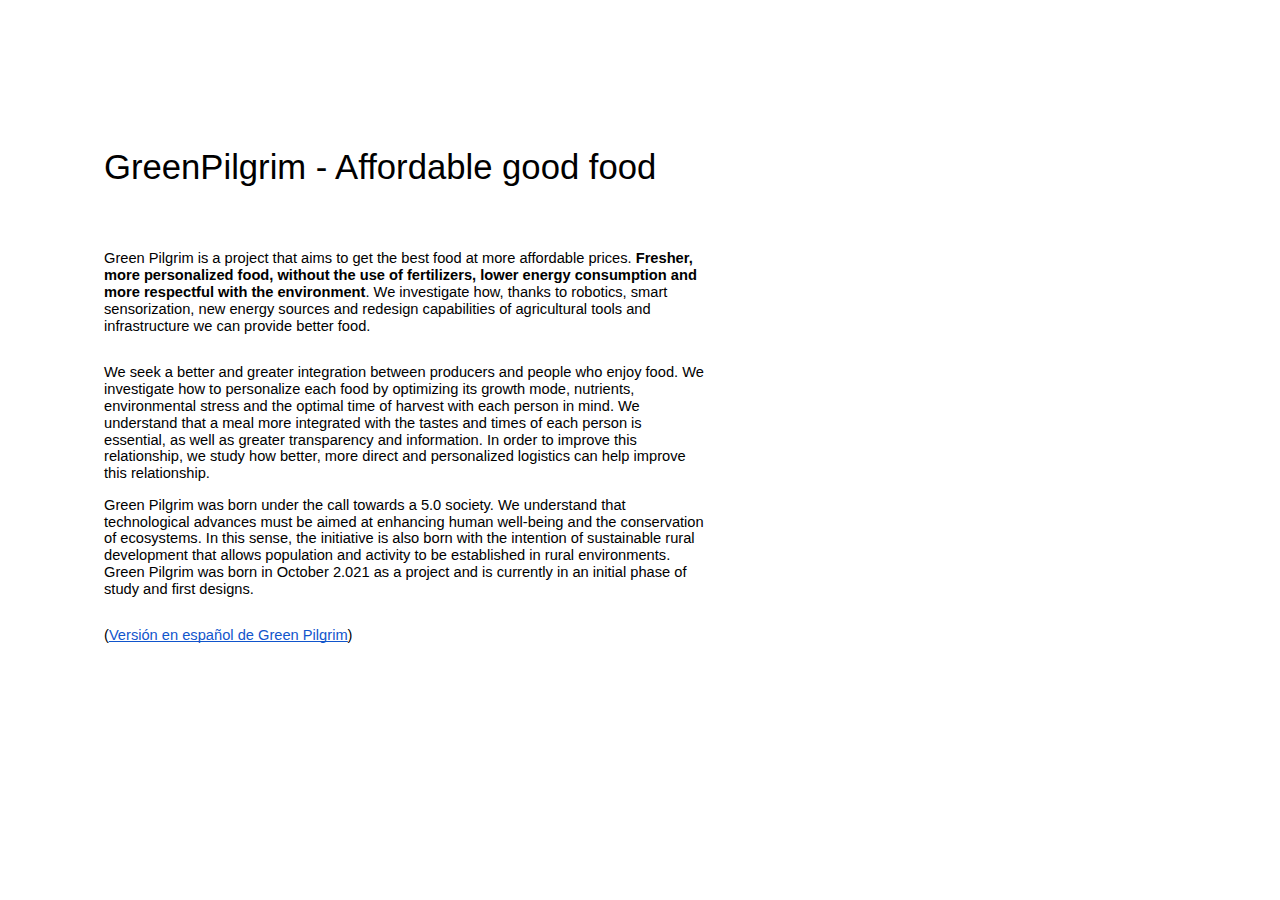
==== index.html @ 692d9f60 "Add files via upload" ====
<html><head><meta content="text/html; charset=UTF-8" http-equiv="content-type"><style type="text/css">ol{margin:0;padding:0}table td,table th{padding:0}.c6{color:#000000;font-weight:400;text-decoration:none;vertical-align:baseline;font-size:26pt;font-family:"Arial";font-style:normal}.c1{color:#000000;font-weight:400;text-decoration:none;vertical-align:baseline;font-size:11pt;font-family:"Arial";font-style:normal}.c7{padding-top:0pt;padding-bottom:3pt;line-height:1.15;page-break-after:avoid;orphans:2;widows:2;text-align:left}.c0{padding-top:0pt;padding-bottom:0pt;line-height:1.15;orphans:2;widows:2;text-align:left;height:11pt}.c3{padding-top:0pt;padding-bottom:0pt;line-height:1.15;orphans:2;widows:2;text-align:left}.c4{text-decoration-skip-ink:none;-webkit-text-decoration-skip:none;color:#1155cc;text-decoration:underline}.c2{background-color:#ffffff;max-width:451.4pt;padding:72pt 72pt 72pt 72pt}.c5{color:inherit;text-decoration:inherit}.c8{font-weight:700}.title{padding-top:0pt;color:#000000;font-size:26pt;padding-bottom:3pt;font-family:"Arial";line-height:1.15;page-break-after:avoid;orphans:2;widows:2;text-align:left}.subtitle{padding-top:0pt;color:#666666;font-size:15pt;padding-bottom:16pt;font-family:"Arial";line-height:1.15;page-break-after:avoid;orphans:2;widows:2;text-align:left}li{color:#000000;font-size:11pt;font-family:"Arial"}p{margin:0;color:#000000;font-size:11pt;font-family:"Arial"}h1{padding-top:20pt;color:#000000;font-size:20pt;padding-bottom:6pt;font-family:"Arial";line-height:1.15;page-break-after:avoid;orphans:2;widows:2;text-align:left}h2{padding-top:18pt;color:#000000;font-size:16pt;padding-bottom:6pt;font-family:"Arial";line-height:1.15;page-break-after:avoid;orphans:2;widows:2;text-align:left}h3{padding-top:16pt;color:#434343;font-size:14pt;padding-bottom:4pt;font-family:"Arial";line-height:1.15;page-break-after:avoid;orphans:2;widows:2;text-align:left}h4{padding-top:14pt;color:#666666;font-size:12pt;padding-bottom:4pt;font-family:"Arial";line-height:1.15;page-break-after:avoid;orphans:2;widows:2;text-align:left}h5{padding-top:12pt;color:#666666;font-size:11pt;padding-bottom:4pt;font-family:"Arial";line-height:1.15;page-break-after:avoid;orphans:2;widows:2;text-align:left}h6{padding-top:12pt;color:#666666;font-size:11pt;padding-bottom:4pt;font-family:"Arial";line-height:1.15;page-break-after:avoid;font-style:italic;orphans:2;widows:2;text-align:left}</style></head><body class="c2"><p class="c0"><span class="c1"></span></p><p class="c0"><span class="c1"></span></p><p class="c0"><span class="c1"></span></p><p class="c7 title" id="h.rnvi34o8lid4"><span class="c6">GreenPilgrim - Affordable good food</span></p><p class="c0"><span class="c1"></span></p><p class="c0"><span class="c1"></span></p><p class="c0"><span class="c1"></span></p><p class="c0"><span class="c1"></span></p><p class="c3"><span>Green Pilgrim is a project that aims to get the best food at more affordable prices. </span><span class="c8">Fresher, more personalized food, without the use of fertilizers, lower energy consumption and more respectful with the environment</span><span class="c1">. We investigate how, thanks to robotics, smart sensorization, new energy sources and redesign capabilities of agricultural tools and infrastructure we can provide better food.</span></p><p class="c0"><span class="c1"></span></p><p class="c0"><span class="c1"></span></p><p class="c3"><span class="c1">We seek a better and greater integration between producers and people who enjoy food. We investigate how to personalize each food by optimizing its growth mode, nutrients, environmental stress and the optimal time of harvest with each person in mind. We understand that a meal more integrated with the tastes and times of each person is essential, as well as greater transparency and information. In order to improve this relationship, we study how better, more direct and personalized logistics can help improve this relationship.</span></p><p class="c0"><span class="c1"></span></p><p class="c3"><span class="c1">Green Pilgrim was born under the call towards a 5.0 society. We understand that technological advances must be aimed at enhancing human well-being and the conservation of ecosystems. In this sense, the initiative is also born with the intention of sustainable rural development that allows population and activity to be established in rural environments. Green Pilgrim was born in October 2.021 as a project and is currently in an initial phase of study and first designs.</span></p><p class="c0"><span class="c1"></span></p><p class="c0"><span class="c1"></span></p><p class="c3"><span>(</span><span class="c4"><a class="c5" href="https://www.google.com/url?q=https://greenpilgrim.eco/es.html&amp;sa=D&amp;source=editors&amp;ust=1634464112923000&amp;usg=AOvVaw1P2UwJ5Qhx33A_Ts1txq2k">Versi&oacute;n en espa&ntilde;ol de Green Pilgrim</a></span><span class="c1">)</span></p><p class="c0"><span class="c1"></span></p><p class="c0"><span class="c1"></span></p><p class="c0"><span class="c1"></span></p><p class="c0"><span class="c1"></span></p><p class="c0"><span class="c1"></span></p><p class="c0"><span class="c1"></span></p></body></html>
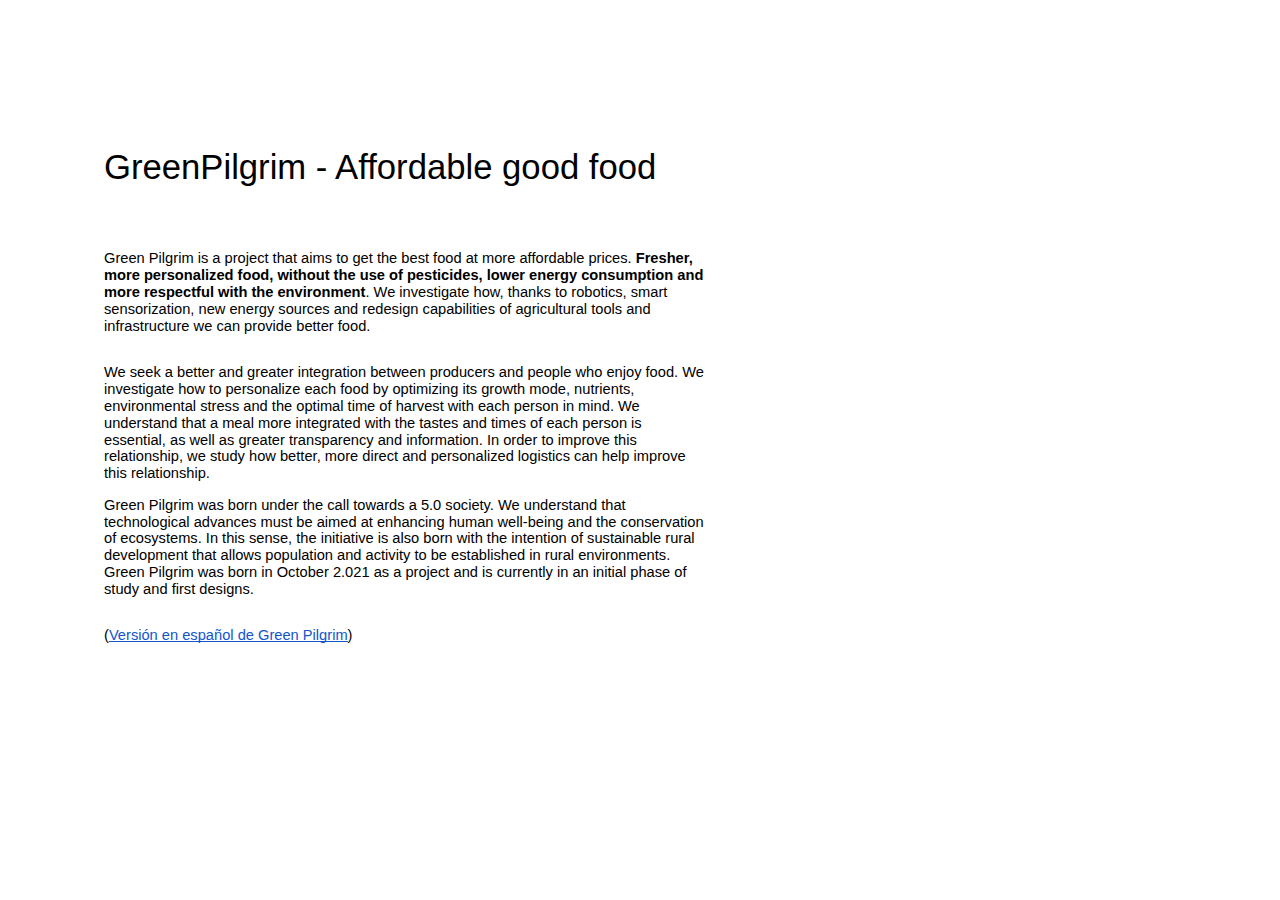
==== commit 72f5082d: "Update index.html" ====
--- a/index.html
+++ b/index.html
@@ -1 +1 @@
-<html><head><meta content="text/html; charset=UTF-8" http-equiv="content-type"><style type="text/css">ol{margin:0;padding:0}table td,table th{padding:0}.c6{color:#000000;font-weight:400;text-decoration:none;vertical-align:baseline;font-size:26pt;font-family:"Arial";font-style:normal}.c1{color:#000000;font-weight:400;text-decoration:none;vertical-align:baseline;font-size:11pt;font-family:"Arial";font-style:normal}.c7{padding-top:0pt;padding-bottom:3pt;line-height:1.15;page-break-after:avoid;orphans:2;widows:2;text-align:left}.c0{padding-top:0pt;padding-bottom:0pt;line-height:1.15;orphans:2;widows:2;text-align:left;height:11pt}.c3{padding-top:0pt;padding-bottom:0pt;line-height:1.15;orphans:2;widows:2;text-align:left}.c4{text-decoration-skip-ink:none;-webkit-text-decoration-skip:none;color:#1155cc;text-decoration:underline}.c2{background-color:#ffffff;max-width:451.4pt;padding:72pt 72pt 72pt 72pt}.c5{color:inherit;text-decoration:inherit}.c8{font-weight:700}.title{padding-top:0pt;color:#000000;font-size:26pt;padding-bottom:3pt;font-family:"Arial";line-height:1.15;page-break-after:avoid;orphans:2;widows:2;text-align:left}.subtitle{padding-top:0pt;color:#666666;font-size:15pt;padding-bottom:16pt;font-family:"Arial";line-height:1.15;page-break-after:avoid;orphans:2;widows:2;text-align:left}li{color:#000000;font-size:11pt;font-family:"Arial"}p{margin:0;color:#000000;font-size:11pt;font-family:"Arial"}h1{padding-top:20pt;color:#000000;font-size:20pt;padding-bottom:6pt;font-family:"Arial";line-height:1.15;page-break-after:avoid;orphans:2;widows:2;text-align:left}h2{padding-top:18pt;color:#000000;font-size:16pt;padding-bottom:6pt;font-family:"Arial";line-height:1.15;page-break-after:avoid;orphans:2;widows:2;text-align:left}h3{padding-top:16pt;color:#434343;font-size:14pt;padding-bottom:4pt;font-family:"Arial";line-height:1.15;page-break-after:avoid;orphans:2;widows:2;text-align:left}h4{padding-top:14pt;color:#666666;font-size:12pt;padding-bottom:4pt;font-family:"Arial";line-height:1.15;page-break-after:avoid;orphans:2;widows:2;text-align:left}h5{padding-top:12pt;color:#666666;font-size:11pt;padding-bottom:4pt;font-family:"Arial";line-height:1.15;page-break-after:avoid;orphans:2;widows:2;text-align:left}h6{padding-top:12pt;color:#666666;font-size:11pt;padding-bottom:4pt;font-family:"Arial";line-height:1.15;page-break-after:avoid;font-style:italic;orphans:2;widows:2;text-align:left}</style></head><body class="c2"><p class="c0"><span class="c1"></span></p><p class="c0"><span class="c1"></span></p><p class="c0"><span class="c1"></span></p><p class="c7 title" id="h.rnvi34o8lid4"><span class="c6">GreenPilgrim - Affordable good food</span></p><p class="c0"><span class="c1"></span></p><p class="c0"><span class="c1"></span></p><p class="c0"><span class="c1"></span></p><p class="c0"><span class="c1"></span></p><p class="c3"><span>Green Pilgrim is a project that aims to get the best food at more affordable prices. </span><span class="c8">Fresher, more personalized food, without the use of fertilizers, lower energy consumption and more respectful with the environment</span><span class="c1">. We investigate how, thanks to robotics, smart sensorization, new energy sources and redesign capabilities of agricultural tools and infrastructure we can provide better food.</span></p><p class="c0"><span class="c1"></span></p><p class="c0"><span class="c1"></span></p><p class="c3"><span class="c1">We seek a better and greater integration between producers and people who enjoy food. We investigate how to personalize each food by optimizing its growth mode, nutrients, environmental stress and the optimal time of harvest with each person in mind. We understand that a meal more integrated with the tastes and times of each person is essential, as well as greater transparency and information. In order to improve this relationship, we study how better, more direct and personalized logistics can help improve this relationship.</span></p><p class="c0"><span class="c1"></span></p><p class="c3"><span class="c1">Green Pilgrim was born under the call towards a 5.0 society. We understand that technological advances must be aimed at enhancing human well-being and the conservation of ecosystems. In this sense, the initiative is also born with the intention of sustainable rural development that allows population and activity to be established in rural environments. Green Pilgrim was born in October 2.021 as a project and is currently in an initial phase of study and first designs.</span></p><p class="c0"><span class="c1"></span></p><p class="c0"><span class="c1"></span></p><p class="c3"><span>(</span><span class="c4"><a class="c5" href="https://www.google.com/url?q=https://greenpilgrim.eco/es.html&amp;sa=D&amp;source=editors&amp;ust=1634464112923000&amp;usg=AOvVaw1P2UwJ5Qhx33A_Ts1txq2k">Versi&oacute;n en espa&ntilde;ol de Green Pilgrim</a></span><span class="c1">)</span></p><p class="c0"><span class="c1"></span></p><p class="c0"><span class="c1"></span></p><p class="c0"><span class="c1"></span></p><p class="c0"><span class="c1"></span></p><p class="c0"><span class="c1"></span></p><p class="c0"><span class="c1"></span></p></body></html>+<html><head><meta content="text/html; charset=UTF-8" http-equiv="content-type"><style type="text/css">ol{margin:0;padding:0}table td,table th{padding:0}.c6{color:#000000;font-weight:400;text-decoration:none;vertical-align:baseline;font-size:26pt;font-family:"Arial";font-style:normal}.c1{color:#000000;font-weight:400;text-decoration:none;vertical-align:baseline;font-size:11pt;font-family:"Arial";font-style:normal}.c7{padding-top:0pt;padding-bottom:3pt;line-height:1.15;page-break-after:avoid;orphans:2;widows:2;text-align:left}.c0{padding-top:0pt;padding-bottom:0pt;line-height:1.15;orphans:2;widows:2;text-align:left;height:11pt}.c3{padding-top:0pt;padding-bottom:0pt;line-height:1.15;orphans:2;widows:2;text-align:left}.c4{text-decoration-skip-ink:none;-webkit-text-decoration-skip:none;color:#1155cc;text-decoration:underline}.c2{background-color:#ffffff;max-width:451.4pt;padding:72pt 72pt 72pt 72pt}.c5{color:inherit;text-decoration:inherit}.c8{font-weight:700}.title{padding-top:0pt;color:#000000;font-size:26pt;padding-bottom:3pt;font-family:"Arial";line-height:1.15;page-break-after:avoid;orphans:2;widows:2;text-align:left}.subtitle{padding-top:0pt;color:#666666;font-size:15pt;padding-bottom:16pt;font-family:"Arial";line-height:1.15;page-break-after:avoid;orphans:2;widows:2;text-align:left}li{color:#000000;font-size:11pt;font-family:"Arial"}p{margin:0;color:#000000;font-size:11pt;font-family:"Arial"}h1{padding-top:20pt;color:#000000;font-size:20pt;padding-bottom:6pt;font-family:"Arial";line-height:1.15;page-break-after:avoid;orphans:2;widows:2;text-align:left}h2{padding-top:18pt;color:#000000;font-size:16pt;padding-bottom:6pt;font-family:"Arial";line-height:1.15;page-break-after:avoid;orphans:2;widows:2;text-align:left}h3{padding-top:16pt;color:#434343;font-size:14pt;padding-bottom:4pt;font-family:"Arial";line-height:1.15;page-break-after:avoid;orphans:2;widows:2;text-align:left}h4{padding-top:14pt;color:#666666;font-size:12pt;padding-bottom:4pt;font-family:"Arial";line-height:1.15;page-break-after:avoid;orphans:2;widows:2;text-align:left}h5{padding-top:12pt;color:#666666;font-size:11pt;padding-bottom:4pt;font-family:"Arial";line-height:1.15;page-break-after:avoid;orphans:2;widows:2;text-align:left}h6{padding-top:12pt;color:#666666;font-size:11pt;padding-bottom:4pt;font-family:"Arial";line-height:1.15;page-break-after:avoid;font-style:italic;orphans:2;widows:2;text-align:left}</style></head><body class="c2"><p class="c0"><span class="c1"></span></p><p class="c0"><span class="c1"></span></p><p class="c0"><span class="c1"></span></p><p class="c7 title" id="h.rnvi34o8lid4"><span class="c6">GreenPilgrim - Affordable good food</span></p><p class="c0"><span class="c1"></span></p><p class="c0"><span class="c1"></span></p><p class="c0"><span class="c1"></span></p><p class="c0"><span class="c1"></span></p><p class="c3"><span>Green Pilgrim is a project that aims to get the best food at more affordable prices. </span><span class="c8">Fresher, more personalized food, without the use of pesticides, lower energy consumption and more respectful with the environment</span><span class="c1">. We investigate how, thanks to robotics, smart sensorization, new energy sources and redesign capabilities of agricultural tools and infrastructure we can provide better food.</span></p><p class="c0"><span class="c1"></span></p><p class="c0"><span class="c1"></span></p><p class="c3"><span class="c1">We seek a better and greater integration between producers and people who enjoy food. We investigate how to personalize each food by optimizing its growth mode, nutrients, environmental stress and the optimal time of harvest with each person in mind. We understand that a meal more integrated with the tastes and times of each person is essential, as well as greater transparency and information. In order to improve this relationship, we study how better, more direct and personalized logistics can help improve this relationship.</span></p><p class="c0"><span class="c1"></span></p><p class="c3"><span class="c1">Green Pilgrim was born under the call towards a 5.0 society. We understand that technological advances must be aimed at enhancing human well-being and the conservation of ecosystems. In this sense, the initiative is also born with the intention of sustainable rural development that allows population and activity to be established in rural environments. Green Pilgrim was born in October 2.021 as a project and is currently in an initial phase of study and first designs.</span></p><p class="c0"><span class="c1"></span></p><p class="c0"><span class="c1"></span></p><p class="c3"><span>(</span><span class="c4"><a class="c5" href="https://greenpilgrim.eco/es.html">Versi&oacute;n en espa&ntilde;ol de Green Pilgrim</a></span><span class="c1">)</span></p><p class="c0"><span class="c1"></span></p><p class="c0"><span class="c1"></span></p><p class="c0"><span class="c1"></span></p><p class="c0"><span class="c1"></span></p><p class="c0"><span class="c1"></span></p><p class="c0"><span class="c1"></span></p></body></html>
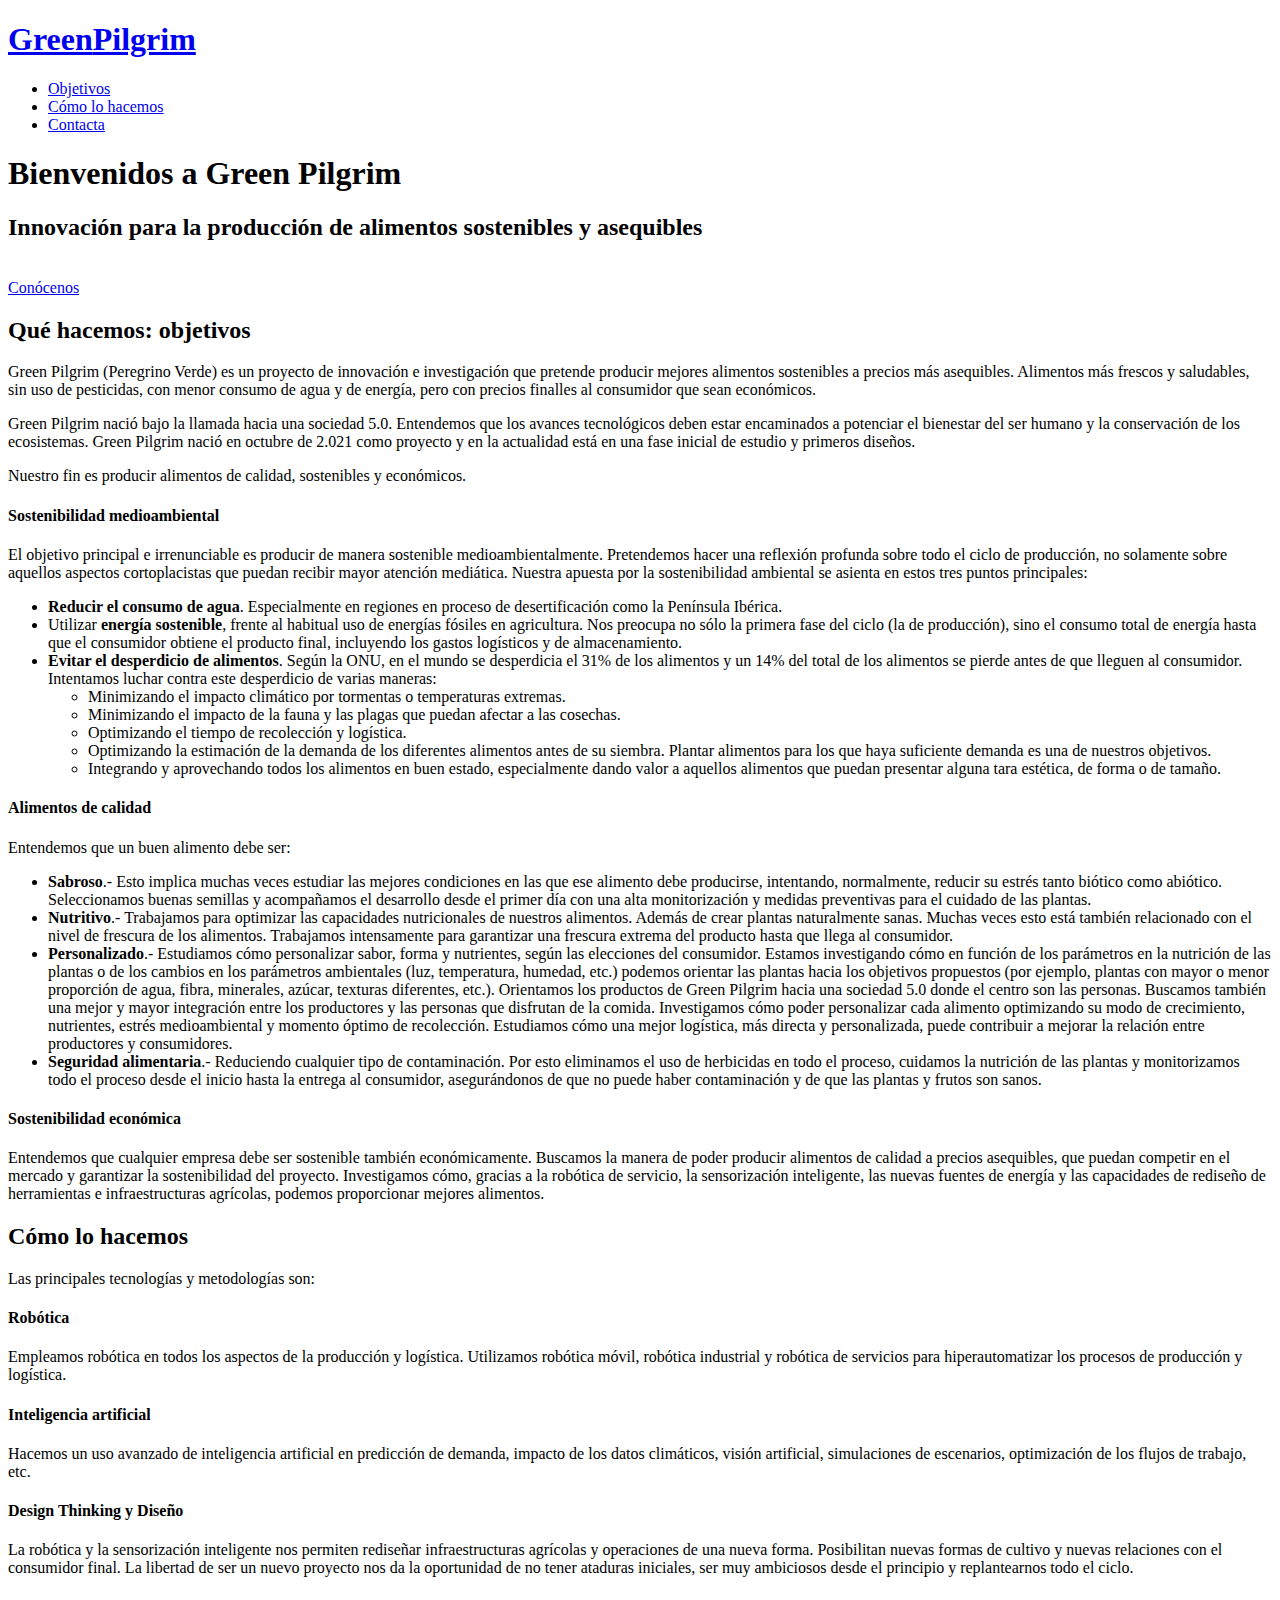
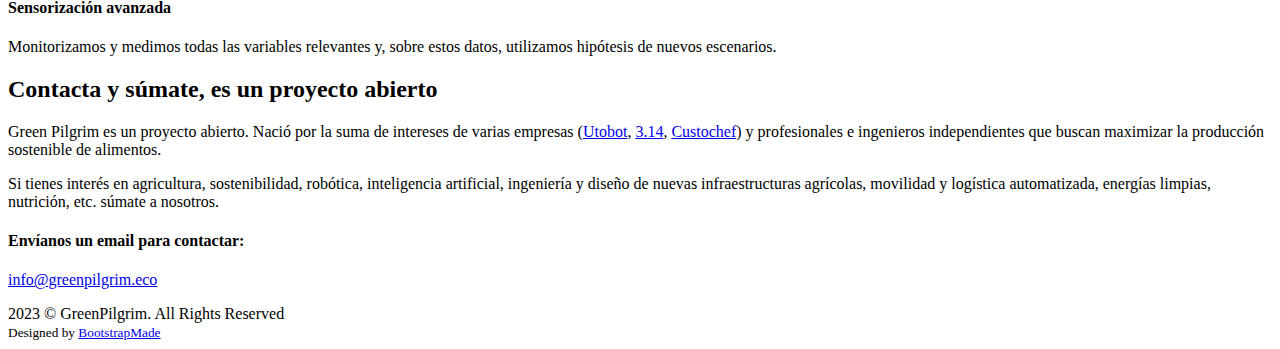
==== commit 0c3233eb: "Add files via upload" ====
--- a/index.html
+++ b/index.html
@@ -1 +1,234 @@
-<html><head><meta content="text/html; charset=UTF-8" http-equiv="content-type"><style type="text/css">ol{margin:0;padding:0}table td,table th{padding:0}.c6{color:#000000;font-weight:400;text-decoration:none;vertical-align:baseline;font-size:26pt;font-family:"Arial";font-style:normal}.c1{color:#000000;font-weight:400;text-decoration:none;vertical-align:baseline;font-size:11pt;font-family:"Arial";font-style:normal}.c7{padding-top:0pt;padding-bottom:3pt;line-height:1.15;page-break-after:avoid;orphans:2;widows:2;text-align:left}.c0{padding-top:0pt;padding-bottom:0pt;line-height:1.15;orphans:2;widows:2;text-align:left;height:11pt}.c3{padding-top:0pt;padding-bottom:0pt;line-height:1.15;orphans:2;widows:2;text-align:left}.c4{text-decoration-skip-ink:none;-webkit-text-decoration-skip:none;color:#1155cc;text-decoration:underline}.c2{background-color:#ffffff;max-width:451.4pt;padding:72pt 72pt 72pt 72pt}.c5{color:inherit;text-decoration:inherit}.c8{font-weight:700}.title{padding-top:0pt;color:#000000;font-size:26pt;padding-bottom:3pt;font-family:"Arial";line-height:1.15;page-break-after:avoid;orphans:2;widows:2;text-align:left}.subtitle{padding-top:0pt;color:#666666;font-size:15pt;padding-bottom:16pt;font-family:"Arial";line-height:1.15;page-break-after:avoid;orphans:2;widows:2;text-align:left}li{color:#000000;font-size:11pt;font-family:"Arial"}p{margin:0;color:#000000;font-size:11pt;font-family:"Arial"}h1{padding-top:20pt;color:#000000;font-size:20pt;padding-bottom:6pt;font-family:"Arial";line-height:1.15;page-break-after:avoid;orphans:2;widows:2;text-align:left}h2{padding-top:18pt;color:#000000;font-size:16pt;padding-bottom:6pt;font-family:"Arial";line-height:1.15;page-break-after:avoid;orphans:2;widows:2;text-align:left}h3{padding-top:16pt;color:#434343;font-size:14pt;padding-bottom:4pt;font-family:"Arial";line-height:1.15;page-break-after:avoid;orphans:2;widows:2;text-align:left}h4{padding-top:14pt;color:#666666;font-size:12pt;padding-bottom:4pt;font-family:"Arial";line-height:1.15;page-break-after:avoid;orphans:2;widows:2;text-align:left}h5{padding-top:12pt;color:#666666;font-size:11pt;padding-bottom:4pt;font-family:"Arial";line-height:1.15;page-break-after:avoid;orphans:2;widows:2;text-align:left}h6{padding-top:12pt;color:#666666;font-size:11pt;padding-bottom:4pt;font-family:"Arial";line-height:1.15;page-break-after:avoid;font-style:italic;orphans:2;widows:2;text-align:left}</style></head><body class="c2"><p class="c0"><span class="c1"></span></p><p class="c0"><span class="c1"></span></p><p class="c0"><span class="c1"></span></p><p class="c7 title" id="h.rnvi34o8lid4"><span class="c6">GreenPilgrim - Affordable good food</span></p><p class="c0"><span class="c1"></span></p><p class="c0"><span class="c1"></span></p><p class="c0"><span class="c1"></span></p><p class="c0"><span class="c1"></span></p><p class="c3"><span>Green Pilgrim is a project that aims to get the best food at more affordable prices. </span><span class="c8">Fresher, more personalized food, without the use of pesticides, lower energy consumption and more respectful with the environment</span><span class="c1">. We investigate how, thanks to robotics, smart sensorization, new energy sources and redesign capabilities of agricultural tools and infrastructure we can provide better food.</span></p><p class="c0"><span class="c1"></span></p><p class="c0"><span class="c1"></span></p><p class="c3"><span class="c1">We seek a better and greater integration between producers and people who enjoy food. We investigate how to personalize each food by optimizing its growth mode, nutrients, environmental stress and the optimal time of harvest with each person in mind. We understand that a meal more integrated with the tastes and times of each person is essential, as well as greater transparency and information. In order to improve this relationship, we study how better, more direct and personalized logistics can help improve this relationship.</span></p><p class="c0"><span class="c1"></span></p><p class="c3"><span class="c1">Green Pilgrim was born under the call towards a 5.0 society. We understand that technological advances must be aimed at enhancing human well-being and the conservation of ecosystems. In this sense, the initiative is also born with the intention of sustainable rural development that allows population and activity to be established in rural environments. Green Pilgrim was born in October 2.021 as a project and is currently in an initial phase of study and first designs.</span></p><p class="c0"><span class="c1"></span></p><p class="c0"><span class="c1"></span></p><p class="c3"><span>(</span><span class="c4"><a class="c5" href="https://greenpilgrim.eco/es.html">Versi&oacute;n en espa&ntilde;ol de Green Pilgrim</a></span><span class="c1">)</span></p><p class="c0"><span class="c1"></span></p><p class="c0"><span class="c1"></span></p><p class="c0"><span class="c1"></span></p><p class="c0"><span class="c1"></span></p><p class="c0"><span class="c1"></span></p><p class="c0"><span class="c1"></span></p></body></html>
+<!DOCTYPE html>
+<html lang="en">
+
+<head>
+  <meta charset="utf-8">
+  <meta content="width=device-width, initial-scale=1.0" name="viewport">
+
+  <title>Green Pilgrim</title>
+  <meta content="Proyecto de innovación e investigación para la producción de buena comida asequible" name="description">
+  <meta content="alimentos sostenibles, innovación alimentaria, alimentos frescos, sostenibilidad medioambiental, alimentos de calidad, ingeniería agrícola" name="keywords">
+
+  <!-- Favicons -->
+  <link href="assets/img/favicon.png" rel="icon">
+  <link href="assets/img/apple-touch-icon.png" rel="apple-touch-icon">
+
+  <!-- Google Fonts -->
+  <link href="https://fonts.googleapis.com/css?family=Open+Sans:300,300i,400,400i,600,600i,700,700i|Raleway:300,300i,400,400i,500,500i,600,600i,700,700i|Poppins:300,300i,400,400i,500,500i,600,600i,700,700i" rel="stylesheet">
+
+  <!-- Vendor CSS Files -->
+  <link href="assets/vendor/bootstrap/css/bootstrap.min.css" rel="stylesheet">
+  <link href="assets/vendor/bootstrap-icons/bootstrap-icons.css" rel="stylesheet">
+  <link href="assets/vendor/boxicons/css/boxicons.min.css" rel="stylesheet">
+  <link href="assets/vendor/glightbox/css/glightbox.min.css" rel="stylesheet">
+  <link href="assets/vendor/swiper/swiper-bundle.min.css" rel="stylesheet">
+
+  <!-- Template Main CSS File -->
+  <link href="assets/css/style.css" rel="stylesheet">
+
+</head>
+
+<body>
+
+  <!-- ======= Header ======= -->
+  <header id="header" class="fixed-top d-flex align-items-center">
+    <div class="container d-flex align-items-center">
+      <div class="logo me-auto">
+        <h1><a href="index.html">Green<span>Pilgrim</span></a></h1>
+      </div>
+      <nav id="navbar" class="navbar order-last order-lg-0">
+        <ul>
+          <li><a class="nav-link scrollto" href="#what">Objetivos</a></li>
+          <li><a class="nav-link scrollto" href="#how">Cómo lo hacemos</a></li>
+          <li><a class="nav-link scrollto" href="#contact">Contacta</a></li>
+        </ul>
+        <i class="bi bi-list mobile-nav-toggle"></i>
+      </nav>
+    </div>
+  </header>
+  <!-- End Header -->
+
+  <!-- ======= Hero Section ======= -->
+  <section id="hero" class="d-flex flex-column justify-content-center align-items-center">
+    <div class="container text-left text-md-left" data-aos="fade-up">
+      <h1>Bienvenidos a <span>Green Pilgrim</span></h1>
+      <h2 class="mt-4">Innovación para la producción de alimentos sostenibles y asequibles</h2>
+      <br>
+      <a href="#what" class="btn-get-started scrollto">Conócenos</a>
+    </div>
+  </section>
+  <!-- End Hero -->
+
+  <main id="main">
+    <!-- ======= Section 01 ======= -->
+    <section id="what" class="what-we-do">
+      <div class="container">
+        <div class="section-title">
+          <h2>Qué hacemos: objetivos</h2>
+        </div>
+        <div class="row">
+          <div class="col-lg-8 text-left">
+            <p>Green Pilgrim (Peregrino Verde) es un proyecto de innovación e investigación que pretende producir mejores alimentos sostenibles a precios más asequibles. Alimentos más frescos y saludables, sin uso de pesticidas, con menor consumo de agua y de energía, pero con precios finalles al consumidor que sean económicos.</p>
+            <p>Green Pilgrim nació bajo la llamada hacia una sociedad 5.0. Entendemos que los avances tecnológicos deben estar encaminados a potenciar el bienestar del ser humano y la conservación de los ecosistemas. Green Pilgrim nació en octubre de 2.021 como proyecto y en la actualidad está en una fase inicial de estudio y primeros diseños.</p>
+          </div>
+          <div class="col-lg-4 text-left">
+            <div class="testimonial-item">
+              <p>
+                <i class="bx bxs-quote-alt-left quote-icon-left"></i> <span>Nuestro fin es producir alimentos de calidad, sostenibles y económicos.</span>
+              </p>
+            </div>
+          </div>
+        </div>
+        <div class="row mt-4">
+          <div class="col-md-8 text-start about">
+            <h4 class="text-color">Sostenibilidad medioambiental</h4>
+            <p>El objetivo principal e irrenunciable es producir de manera sostenible medioambientalmente. Pretendemos hacer una reflexión profunda sobre todo el ciclo de producción, no solamente sobre aquellos aspectos cortoplacistas que puedan recibir mayor atención mediática. Nuestra apuesta por la sostenibilidad ambiental se asienta en estos tres puntos principales:
+              <ul>
+                <li><i class="bx bx-check-double"></i> <strong>Reducir el consumo de agua</strong>. Especialmente en regiones en proceso de desertificación como la Península Ibérica.</li>
+                <li><i class="bx bx-check-double"></i> Utilizar <strong>energía sostenible</strong>, frente al habitual uso de energías fósiles en agricultura. Nos preocupa no sólo la primera fase del ciclo (la de producción), sino el consumo total de energía hasta que el consumidor obtiene el producto final, incluyendo los gastos logísticos y de almacenamiento.</li>
+                <li><i class="bx bx-check-double"></i><strong>Evitar el desperdicio de alimentos</strong>. Según la ONU, en el mundo se desperdicia el 31% de los alimentos y un 14% del total de los alimentos se pierde antes de que lleguen al consumidor. Intentamos luchar contra este desperdicio de varias maneras:
+                  <ul class="mt-2">
+                    <li><i class="bx bx-check"></i> Minimizando el impacto climático por tormentas o temperaturas extremas.</li>
+                    <li><i class="bx bx-check"></i> Minimizando el impacto de la fauna y las plagas que puedan afectar a las cosechas.</li>
+                    <li><i class="bx bx-check"></i> Optimizando el tiempo de recolección y logística.</li>
+                    <li><i class="bx bx-check"></i> Optimizando la estimación de la demanda de los diferentes alimentos antes de su siembra. Plantar alimentos para los que haya suficiente demanda es una de nuestros objetivos.</li>
+                    <li><i class="bx bx-check"></i> Integrando y aprovechando todos los alimentos en buen estado, especialmente dando valor a aquellos alimentos que puedan presentar alguna tara estética, de forma o de tamaño.</li>
+                  </ul>
+                </li>
+              </ul>
+            </p>
+          </div>
+          <div class="col-md-4"></div>
+        </div>
+        <div class="row mt-4">
+          <div class="col-md-8 text-start about">
+            <h4 class="text-color">Alimentos de calidad</h4>
+            <p>Entendemos que un buen alimento debe ser:
+              <ul>
+                <li><i class="bx bx-check-double"></i> <strong>Sabroso</strong>.- Esto implica muchas veces estudiar las mejores condiciones en las que ese alimento debe producirse,  intentando, normalmente, reducir su estrés tanto biótico como abiótico. Seleccionamos buenas semillas y acompañamos el desarrollo desde el primer día con una alta monitorización y medidas preventivas para el cuidado de las plantas.</li>
+                <li><i class="bx bx-check-double"></i> <strong>Nutritivo</strong>.- Trabajamos para optimizar las capacidades nutricionales de nuestros alimentos. Además de crear plantas naturalmente sanas. Muchas veces esto está también relacionado con el nivel de frescura de los alimentos. Trabajamos intensamente para garantizar una frescura extrema del producto hasta que llega al consumidor.</li>
+                <li><i class="bx bx-check-double"></i> <strong>Personalizado</strong>.-  Estudiamos cómo personalizar sabor, forma y nutrientes, según las elecciones del consumidor. Estamos investigando cómo en función de los parámetros en la nutrición de las plantas o de los cambios en los parámetros ambientales (luz, temperatura, humedad, etc.) podemos orientar las plantas hacia los objetivos propuestos (por ejemplo, plantas con mayor o menor proporción de agua, fibra, minerales, azúcar, texturas diferentes, etc.). Orientamos los productos de Green Pilgrim hacia una sociedad 5.0 donde el centro son las personas. Buscamos también una mejor y mayor integración entre los productores y las personas que disfrutan de la comida. Investigamos cómo poder personalizar cada alimento optimizando su modo de crecimiento, nutrientes, estrés medioambiental y momento óptimo de recolección. Estudiamos cómo una mejor logística, más directa y personalizada, puede contribuir a mejorar la relación entre productores y consumidores.</li>
+                <li><i class="bx bx-check-double"></i> <strong>Seguridad alimentaria</strong>.- Reduciendo cualquier tipo de contaminación. Por esto eliminamos el uso de herbicidas en todo el proceso, cuidamos la nutrición de las plantas y monitorizamos todo el proceso desde el inicio hasta la entrega al consumidor, asegurándonos de que no puede haber contaminación y de que las plantas y frutos son sanos.</li>
+              </ul>
+            </p>
+          </div>
+          <div class="col-md-4"></div>
+        </div> 
+        <div class="row mt-4">
+          <div class="col-md-8 text-start about">
+            <h4 class="text-color">Sostenibilidad económica</h4>
+            <p>Entendemos que cualquier empresa debe ser sostenible también económicamente. Buscamos la manera de poder producir alimentos de calidad a precios asequibles, que puedan competir en el mercado y garantizar la sostenibilidad del proyecto. Investigamos cómo, gracias a la robótica de servicio, la sensorización inteligente, las nuevas fuentes de energía y las capacidades de rediseño de herramientas e infraestructuras agrícolas, podemos proporcionar mejores alimentos.</p>
+          </div>
+          <div class="col-md-4"></div>
+        </div>
+      </div>
+    </section>
+    <!-- End Section 01 -->
+
+    <!-- ======= How Section ======= -->
+    <section id="how" class="services section-bg">
+      <div class="container">
+        <div class="section-title">
+          <h2>Cómo lo hacemos</h2>
+        </div>
+        <div class="row justify-content-center">
+          <div class="col-lg-10 pt-4 pt-lg-0 text-center">
+            <p>Las principales tecnologías y metodologías son:</p>
+          </div>
+          <div class="row">
+            <div class="col-md-6 mt-4">
+              <div class="icon-box">
+                <i class="bi bi-robot"></i>
+                <h4 class="text-color">Robótica</h4>                
+                <p>Empleamos robótica en todos los aspectos de la producción y logística. Utilizamos robótica móvil, robótica industrial y robótica de servicios para hiperautomatizar los procesos de producción y logística.</p>
+              </div>
+            </div>
+            <div class="col-md-6 mt-4">
+              <div class="icon-box">
+                <i class="bi bi-cpu"></i>
+                <h4 class="text-color">Inteligencia artificial</h4>                
+                <p>Hacemos un uso avanzado de inteligencia artificial en predicción de demanda, impacto de los datos climáticos, visión artificial, simulaciones de escenarios, optimización de los flujos de trabajo, etc.</p>
+              </div>
+            </div>
+            <div class="col-md-6 mt-4">
+              <div class="icon-box">
+                <i class="bi bi-lightbulb"></i>
+                <h4 class="text-color">Design Thinking y Diseño</h4>                
+                <p>La robótica y la sensorización inteligente nos permiten rediseñar infraestructuras agrícolas y operaciones de una nueva forma. Posibilitan nuevas formas de cultivo y nuevas relaciones con el consumidor final. La libertad de ser un nuevo proyecto nos da la oportunidad de no tener ataduras iniciales, ser muy ambiciosos desde el principio y replantearnos todo el ciclo. </p>
+              </div>
+            </div>
+            <div class="col-md-6 mt-4">
+              <div class="icon-box">
+                <i class="bi bi-moisture"></i>
+                <h4 class="text-color">Sensorización avanzada</h4>                
+                <p>Monitorizamos y medimos todas las variables relevantes y, sobre estos datos, utilizamos hipótesis de nuevos escenarios. </p>
+              </div>
+            </div>
+          </div>
+        </div>
+      </div>
+    </section>
+    <!-- End How Section -->
+    
+    <!-- ======= Contact Section ======= -->
+    <section id="contact" class="contact">
+      <div class="container">
+        <div class="section-title">
+          <h2>Contacta y súmate, es un proyecto abierto</h2>
+        </div>
+        <div class="row justify-content-center">
+          <div class="col-lg-7"><p>Green Pilgrim es un proyecto abierto. Nació por la suma de intereses de varias empresas (<a href="https://utobot.com/">Utobot</a>, <a href="https://www.3.14financialcontents.com/">3.14</a>, <a href="https://custochef.com/">Custochef</a>) y profesionales e ingenieros independientes que buscan maximizar la producción sostenible de alimentos.</p>
+            <p>Si tienes interés en agricultura, sostenibilidad, robótica, inteligencia artificial, ingeniería y diseño de nuevas infraestructuras agrícolas, movilidad y logística automatizada, energías limpias, nutrición, etc. súmate a nosotros.</p>
+          </div>
+
+          <div class="col-lg-5">
+            <div class="info-wrap">
+              <div class="row">
+                <div class="col-lg-12 info mt-4 mt-lg-0">
+                  <i class="bi bi-envelope"></i>
+                  <h4>Envíanos un email para contactar:</h4>
+                  <p><a href="mailto:info@greenpilgrim.eco">info@greenpilgrim.eco</a></p>
+                </div>
+              </div>
+            </div>
+          </div>
+        </div>
+      </div>
+    </section>
+    <!-- End Contact Section -->
+  </main>
+
+  <!-- ======= Footer ======= -->
+  <footer id="footer" class="bg-dark">
+
+    <div class="container d-md-flex py-4">
+
+      <div class="me-md-auto text-center text-md-start">
+        <div class="copyright text-white">
+          2023 &copy; <span class="logo">Green<span>Pilgrim</span></span>. All Rights Reserved</div>
+        <div class="credits text-light"><small>
+          <!-- Licensing information: https://bootstrapmade.com/license/ -->
+          Designed by <a href="https://bootstrapmade.com/">BootstrapMade</a></small>
+        </div>
+      </div>
+    </div>
+  </footer>
+  <!-- End Footer -->
+
+  <a href="#" class="back-to-top d-flex align-items-center justify-content-center"><i class="bi bi-arrow-up-short"></i></a>
+
+  <!-- Vendor JS Files -->
+  <script src="assets/vendor/purecounter/purecounter_vanilla.js"></script>
+  <script src="assets/vendor/bootstrap/js/bootstrap.bundle.min.js"></script>
+  <script src="assets/vendor/glightbox/js/glightbox.min.js"></script>
+  <script src="assets/vendor/isotope-layout/isotope.pkgd.min.js"></script>
+  <script src="assets/vendor/swiper/swiper-bundle.min.js"></script>
+  <script src="assets/vendor/waypoints/noframework.waypoints.js"></script>
+  <script src="assets/vendor/php-email-form/validate.js"></script>
+
+  <!-- Template Main JS File -->
+  <script src="assets/js/main.js"></script>
+
+</body>
+
+</html>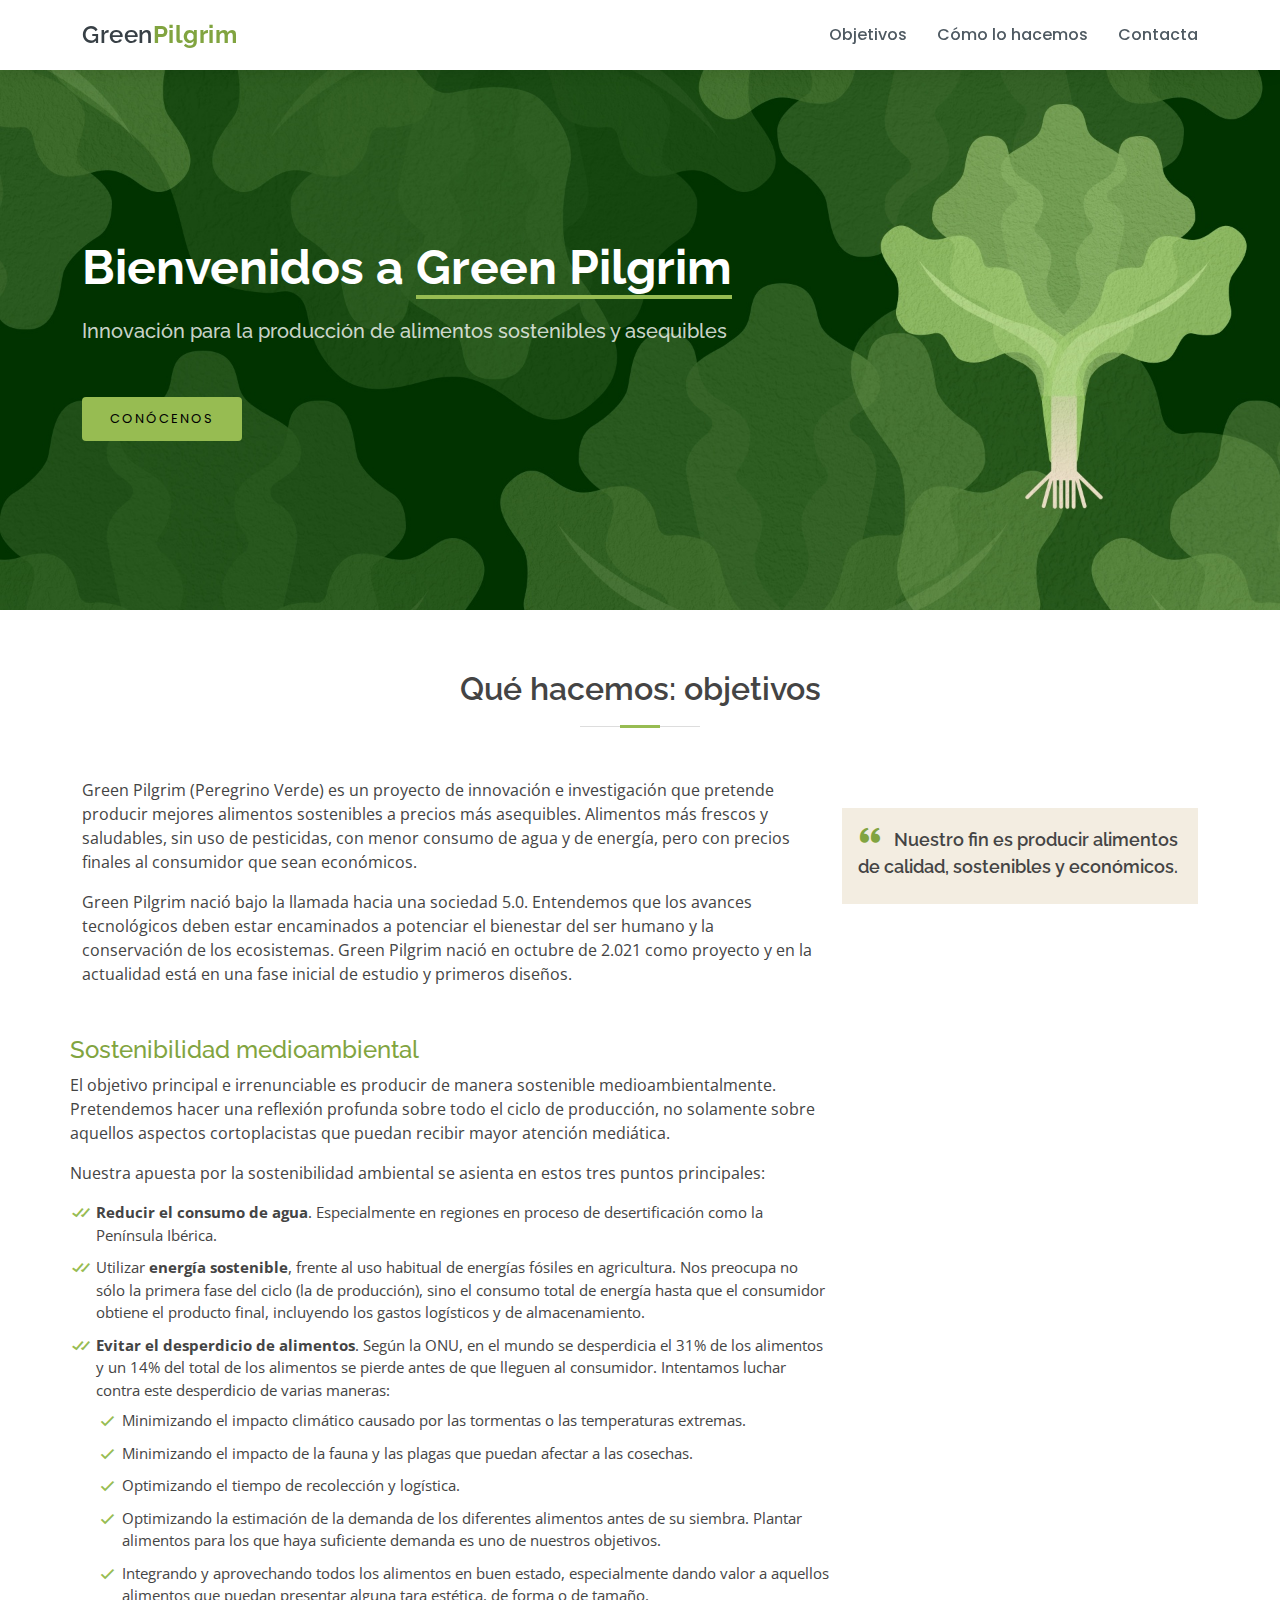
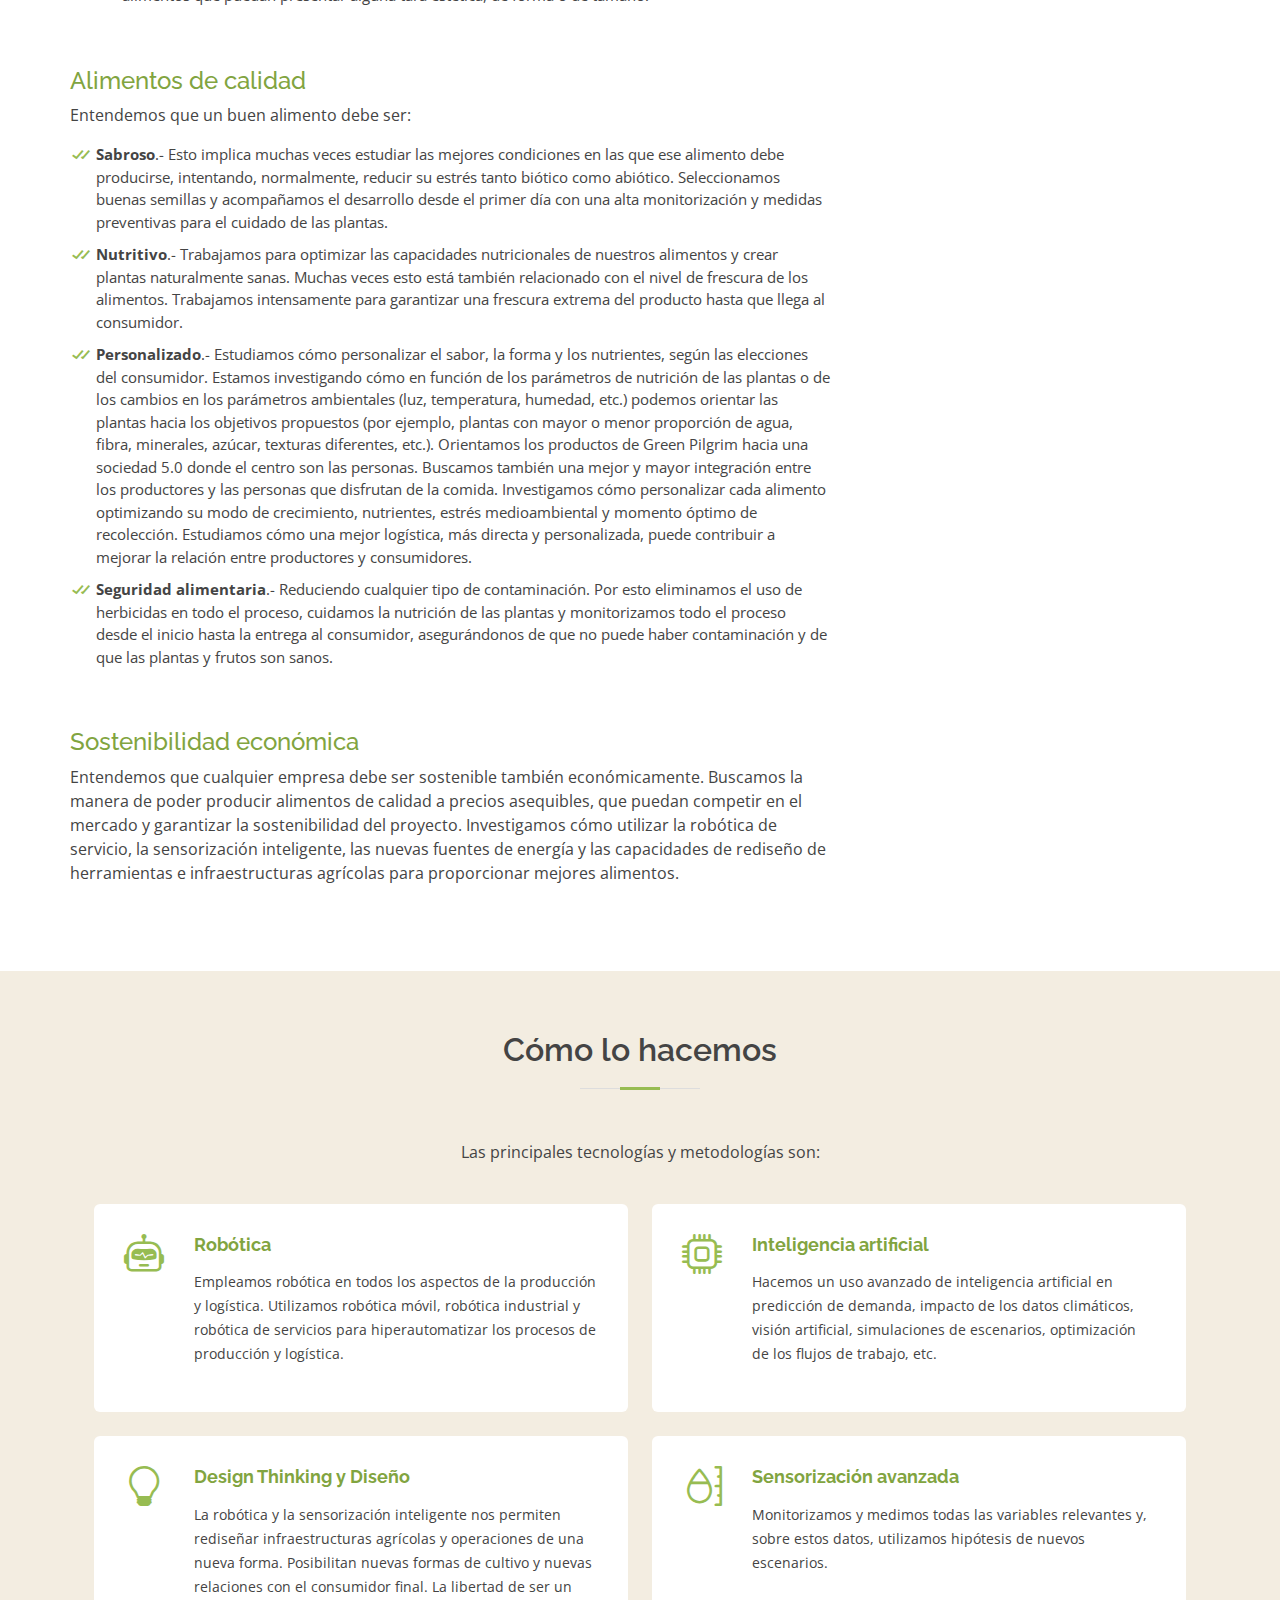
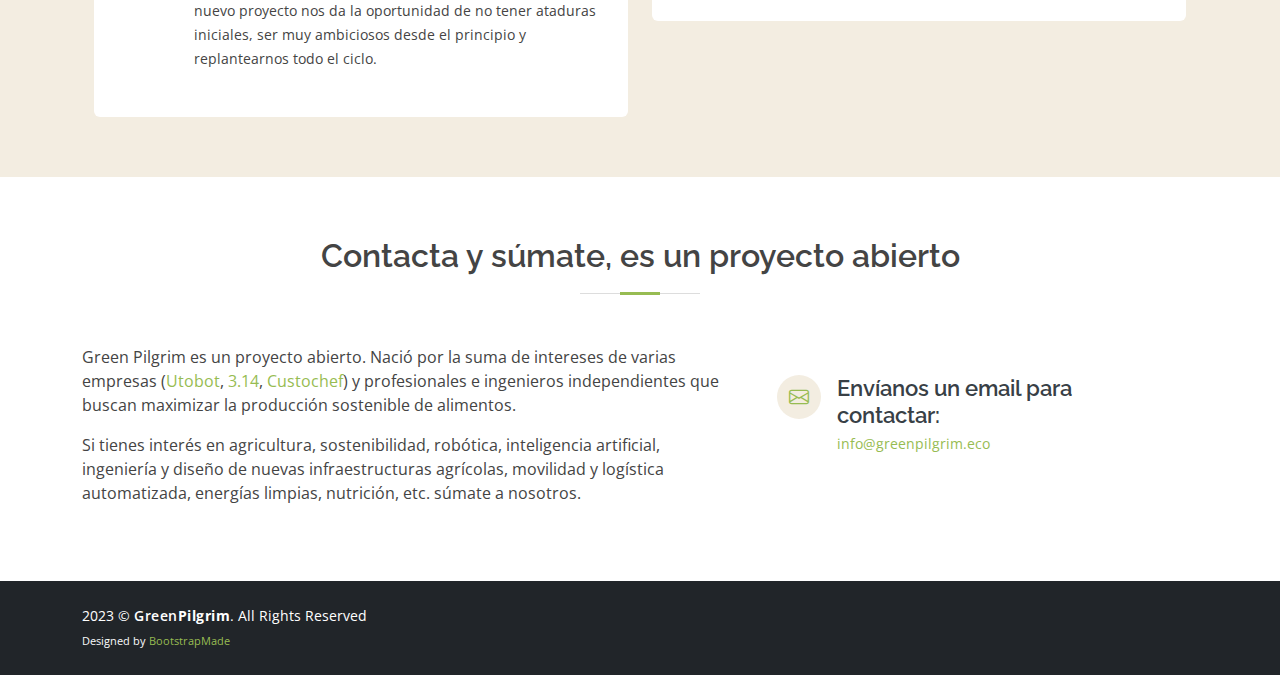
==== commit 879297d2: "Update index.html" ====
--- a/index.html
+++ b/index.html
@@ -68,7 +68,7 @@
         </div>
         <div class="row">
           <div class="col-lg-8 text-left">
-            <p>Green Pilgrim (Peregrino Verde) es un proyecto de innovación e investigación que pretende producir mejores alimentos sostenibles a precios más asequibles. Alimentos más frescos y saludables, sin uso de pesticidas, con menor consumo de agua y de energía, pero con precios finalles al consumidor que sean económicos.</p>
+            <p>Green Pilgrim (Peregrino Verde) es un proyecto de innovación e investigación que pretende producir mejores alimentos sostenibles a precios más asequibles. Alimentos más frescos y saludables, sin uso de pesticidas, con menor consumo de agua y de energía, pero con precios finales al consumidor que sean económicos.</p>
             <p>Green Pilgrim nació bajo la llamada hacia una sociedad 5.0. Entendemos que los avances tecnológicos deben estar encaminados a potenciar el bienestar del ser humano y la conservación de los ecosistemas. Green Pilgrim nació en octubre de 2.021 como proyecto y en la actualidad está en una fase inicial de estudio y primeros diseños.</p>
           </div>
           <div class="col-lg-4 text-left">
@@ -82,16 +82,17 @@
         <div class="row mt-4">
           <div class="col-md-8 text-start about">
             <h4 class="text-color">Sostenibilidad medioambiental</h4>
-            <p>El objetivo principal e irrenunciable es producir de manera sostenible medioambientalmente. Pretendemos hacer una reflexión profunda sobre todo el ciclo de producción, no solamente sobre aquellos aspectos cortoplacistas que puedan recibir mayor atención mediática. Nuestra apuesta por la sostenibilidad ambiental se asienta en estos tres puntos principales:
+            <p>El objetivo principal e irrenunciable es producir de manera sostenible medioambientalmente. Pretendemos hacer una reflexión profunda sobre todo el ciclo de producción, no solamente sobre aquellos aspectos cortoplacistas que puedan recibir mayor atención mediática.</p>
+            <p>Nuestra apuesta por la sostenibilidad ambiental se asienta en estos tres puntos principales:
               <ul>
                 <li><i class="bx bx-check-double"></i> <strong>Reducir el consumo de agua</strong>. Especialmente en regiones en proceso de desertificación como la Península Ibérica.</li>
-                <li><i class="bx bx-check-double"></i> Utilizar <strong>energía sostenible</strong>, frente al habitual uso de energías fósiles en agricultura. Nos preocupa no sólo la primera fase del ciclo (la de producción), sino el consumo total de energía hasta que el consumidor obtiene el producto final, incluyendo los gastos logísticos y de almacenamiento.</li>
+                <li><i class="bx bx-check-double"></i> Utilizar <strong>energía sostenible</strong>, frente al uso habitual de energías fósiles en agricultura. Nos preocupa no sólo la primera fase del ciclo (la de producción), sino el consumo total de energía hasta que el consumidor obtiene el producto final, incluyendo los gastos logísticos y de almacenamiento.</li>
                 <li><i class="bx bx-check-double"></i><strong>Evitar el desperdicio de alimentos</strong>. Según la ONU, en el mundo se desperdicia el 31% de los alimentos y un 14% del total de los alimentos se pierde antes de que lleguen al consumidor. Intentamos luchar contra este desperdicio de varias maneras:
                   <ul class="mt-2">
-                    <li><i class="bx bx-check"></i> Minimizando el impacto climático por tormentas o temperaturas extremas.</li>
+                    <li><i class="bx bx-check"></i> Minimizando el impacto climático causado por las tormentas o las temperaturas extremas.</li>
                     <li><i class="bx bx-check"></i> Minimizando el impacto de la fauna y las plagas que puedan afectar a las cosechas.</li>
                     <li><i class="bx bx-check"></i> Optimizando el tiempo de recolección y logística.</li>
-                    <li><i class="bx bx-check"></i> Optimizando la estimación de la demanda de los diferentes alimentos antes de su siembra. Plantar alimentos para los que haya suficiente demanda es una de nuestros objetivos.</li>
+                    <li><i class="bx bx-check"></i> Optimizando la estimación de la demanda de los diferentes alimentos antes de su siembra. Plantar alimentos para los que haya suficiente demanda es uno de nuestros objetivos.</li>
                     <li><i class="bx bx-check"></i> Integrando y aprovechando todos los alimentos en buen estado, especialmente dando valor a aquellos alimentos que puedan presentar alguna tara estética, de forma o de tamaño.</li>
                   </ul>
                 </li>
@@ -106,8 +107,8 @@
             <p>Entendemos que un buen alimento debe ser:
               <ul>
                 <li><i class="bx bx-check-double"></i> <strong>Sabroso</strong>.- Esto implica muchas veces estudiar las mejores condiciones en las que ese alimento debe producirse,  intentando, normalmente, reducir su estrés tanto biótico como abiótico. Seleccionamos buenas semillas y acompañamos el desarrollo desde el primer día con una alta monitorización y medidas preventivas para el cuidado de las plantas.</li>
-                <li><i class="bx bx-check-double"></i> <strong>Nutritivo</strong>.- Trabajamos para optimizar las capacidades nutricionales de nuestros alimentos. Además de crear plantas naturalmente sanas. Muchas veces esto está también relacionado con el nivel de frescura de los alimentos. Trabajamos intensamente para garantizar una frescura extrema del producto hasta que llega al consumidor.</li>
-                <li><i class="bx bx-check-double"></i> <strong>Personalizado</strong>.-  Estudiamos cómo personalizar sabor, forma y nutrientes, según las elecciones del consumidor. Estamos investigando cómo en función de los parámetros en la nutrición de las plantas o de los cambios en los parámetros ambientales (luz, temperatura, humedad, etc.) podemos orientar las plantas hacia los objetivos propuestos (por ejemplo, plantas con mayor o menor proporción de agua, fibra, minerales, azúcar, texturas diferentes, etc.). Orientamos los productos de Green Pilgrim hacia una sociedad 5.0 donde el centro son las personas. Buscamos también una mejor y mayor integración entre los productores y las personas que disfrutan de la comida. Investigamos cómo poder personalizar cada alimento optimizando su modo de crecimiento, nutrientes, estrés medioambiental y momento óptimo de recolección. Estudiamos cómo una mejor logística, más directa y personalizada, puede contribuir a mejorar la relación entre productores y consumidores.</li>
+                <li><i class="bx bx-check-double"></i> <strong>Nutritivo</strong>.- Trabajamos para optimizar las capacidades nutricionales de nuestros alimentos y crear plantas naturalmente sanas. Muchas veces esto está también relacionado con el nivel de frescura de los alimentos. Trabajamos intensamente para garantizar una frescura extrema del producto hasta que llega al consumidor.</li>
+                <li><i class="bx bx-check-double"></i> <strong>Personalizado</strong>.-  Estudiamos cómo personalizar el sabor, la forma y los nutrientes, según las elecciones del consumidor. Estamos investigando cómo en función de los parámetros de nutrición de las plantas o de los cambios en los parámetros ambientales (luz, temperatura, humedad, etc.) podemos orientar las plantas hacia los objetivos propuestos (por ejemplo, plantas con mayor o menor proporción de agua, fibra, minerales, azúcar, texturas diferentes, etc.). Orientamos los productos de Green Pilgrim hacia una sociedad 5.0 donde el centro son las personas. Buscamos también una mejor y mayor integración entre los productores y las personas que disfrutan de la comida. Investigamos cómo personalizar cada alimento optimizando su modo de crecimiento, nutrientes, estrés medioambiental y momento óptimo de recolección. Estudiamos cómo una mejor logística, más directa y personalizada, puede contribuir a mejorar la relación entre productores y consumidores.</li>
                 <li><i class="bx bx-check-double"></i> <strong>Seguridad alimentaria</strong>.- Reduciendo cualquier tipo de contaminación. Por esto eliminamos el uso de herbicidas en todo el proceso, cuidamos la nutrición de las plantas y monitorizamos todo el proceso desde el inicio hasta la entrega al consumidor, asegurándonos de que no puede haber contaminación y de que las plantas y frutos son sanos.</li>
               </ul>
             </p>
@@ -117,7 +118,7 @@
         <div class="row mt-4">
           <div class="col-md-8 text-start about">
             <h4 class="text-color">Sostenibilidad económica</h4>
-            <p>Entendemos que cualquier empresa debe ser sostenible también económicamente. Buscamos la manera de poder producir alimentos de calidad a precios asequibles, que puedan competir en el mercado y garantizar la sostenibilidad del proyecto. Investigamos cómo, gracias a la robótica de servicio, la sensorización inteligente, las nuevas fuentes de energía y las capacidades de rediseño de herramientas e infraestructuras agrícolas, podemos proporcionar mejores alimentos.</p>
+            <p>Entendemos que cualquier empresa debe ser sostenible también económicamente. Buscamos la manera de poder producir alimentos de calidad a precios asequibles, que puedan competir en el mercado y garantizar la sostenibilidad del proyecto. Investigamos cómo utilizar la robótica de servicio, la sensorización inteligente, las nuevas fuentes de energía y las capacidades de rediseño de herramientas e infraestructuras agrícolas para proporcionar mejores alimentos.</p>
           </div>
           <div class="col-md-4"></div>
         </div>
@@ -231,4 +232,4 @@
 
 </body>
 
-</html>+</html>
